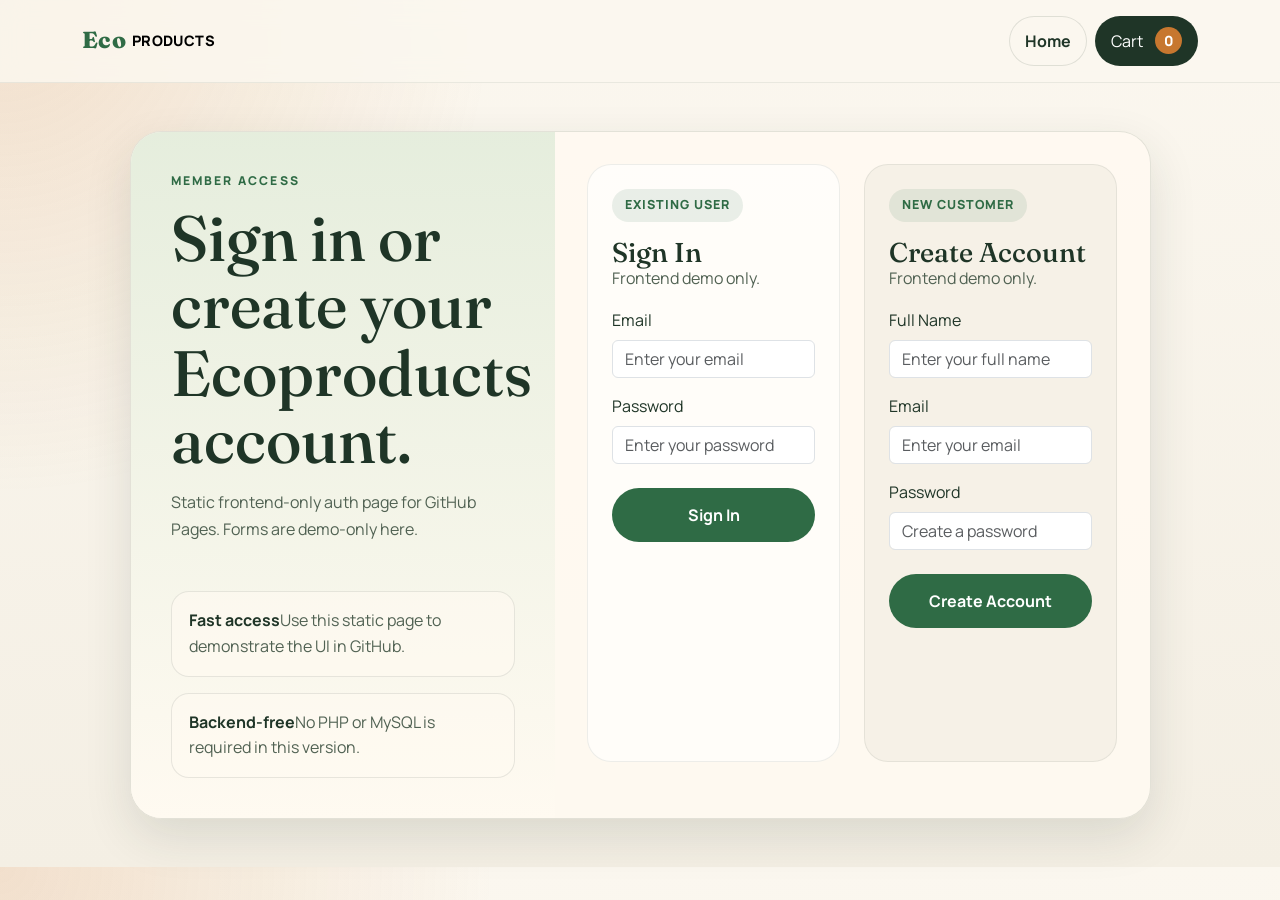
==== auth.html @ fdcec905 "Move GitHub Pages frontend files to repo root" ====
<!DOCTYPE html><html lang="en"><head><meta charset="UTF-8"><meta name="viewport" content="width=device-width, initial-scale=1.0"><title>Auth Demo</title><link rel="preconnect" href="https://fonts.googleapis.com"><link rel="preconnect" href="https://fonts.gstatic.com" crossorigin><link href="https://fonts.googleapis.com/css2?family=Fraunces:wght@500;600;700&family=Manrope:wght@400;500;600;700;800&display=swap" rel="stylesheet"><link href="https://cdn.jsdelivr.net/npm/bootstrap@5.3.3/dist/css/bootstrap.min.css" rel="stylesheet"><link rel="stylesheet" href="styles.css"></head><body><header class="site-header sticky-top"><nav class="navbar navbar-expand-lg py-3"><div class="container"><a class="navbar-brand brand" href="index.html"><span class="brand-mark">Eco</span><span class="brand-text">products</span></a><div class="d-flex gap-2"><a class="button button-secondary py-2 px-3" href="index.html">Home</a><a class="cart-button btn" href="cart.html">Cart <span class="cart-count" data-cart-count>0</span></a></div></div></nav></header><section class="py-5"><div class="container"><div class="row justify-content-center"><div class="col-xl-11"><div class="auth-shell"><div class="row g-0"><div class="col-lg-5 auth-panel"><div class="auth-panel-inner"><p class="eyebrow">Member access</p><h1>Sign in or create your Ecoproducts account.</h1><p class="hero-text mt-3">Static frontend-only auth page for GitHub Pages. Forms are demo-only here.</p><div class="auth-stat-list"><div class="auth-stat-card"><strong>Fast access</strong><span>Use this static page to demonstrate the UI in GitHub.</span></div><div class="auth-stat-card"><strong>Backend-free</strong><span>No PHP or MySQL is required in this version.</span></div></div></div></div><div class="col-lg-7"><div class="auth-forms-wrap"><div class="row g-4 h-100"><div class="col-md-6"><div class="auth-form-card h-100"><div class="auth-card-top"><span class="auth-badge">Existing user</span><h2 class="auth-title">Sign In</h2><p>Frontend demo only.</p></div><form class="auth-form"><label class="form-label">Email</label><input class="form-control" type="email" placeholder="Enter your email"><label class="form-label mt-3">Password</label><input class="form-control" type="password" placeholder="Enter your password"><a class="button button-primary w-100 mt-4" href="index.html">Sign In</a></form></div></div><div class="col-md-6"><div class="auth-form-card auth-form-card-secondary h-100"><div class="auth-card-top"><span class="auth-badge">New customer</span><h2 class="auth-title">Create Account</h2><p>Frontend demo only.</p></div><form class="auth-form"><label class="form-label">Full Name</label><input class="form-control" type="text" placeholder="Enter your full name"><label class="form-label mt-3">Email</label><input class="form-control" type="email" placeholder="Enter your email"><label class="form-label mt-3">Password</label><input class="form-control" type="password" placeholder="Create a password"><a class="button button-primary w-100 mt-4" href="index.html">Create Account</a></form></div></div></div></div></div></div></div></div></div></section><script src="data.js"></script><script src="app.js"></script></body></html>
---- styles.css ----
:root { --bg:#f4efe4; --surface:#fffaf1; --surface-soft:rgba(255,250,241,.9); --ink:#1f3527; --ink-soft:#516253; --accent:#2f6b45; --accent-strong:#173f28; --accent-warm:#c7772f; --line:rgba(31,53,39,.12); --shadow:0 18px 48px rgba(29,53,39,.12); }
*{box-sizing:border-box} html{scroll-behavior:smooth} body{margin:0;font-family:"Manrope",sans-serif;color:var(--ink);background:radial-gradient(circle at top left,rgba(199,119,47,.18),transparent 32%),linear-gradient(180deg,#fbf7ef 0%,var(--bg) 100%)} img{display:block;max-width:100%} a{color:inherit;text-decoration:none}
.site-header{backdrop-filter:blur(12px);background:rgba(251,247,239,.85);border-bottom:1px solid rgba(31,53,39,.08)} .brand{display:inline-flex;align-items:center;gap:.35rem;font-weight:800;letter-spacing:.02em}.brand-mark{font-family:"Fraunces",serif;font-size:1.45rem;color:var(--accent)}.brand-text{text-transform:uppercase;font-size:.9rem}.nav-link{color:var(--ink-soft);font-weight:600}.nav-link.active,.nav-link:hover{color:var(--accent)}
.cart-button,.button,.filter-button,.product-card button{border:0;border-radius:999px;transition:transform .18s ease;white-space:nowrap}.cart-button{display:inline-flex;align-items:center;gap:.75rem;padding:.7rem 1rem;background:var(--ink);color:#fff}.cart-count{display:inline-grid;place-items:center;min-width:1.7rem;height:1.7rem;padding:0 .45rem;border-radius:999px;background:var(--accent-warm);color:#fff;font-size:.88rem;font-weight:800}
.eyebrow{margin:0 0 .9rem;text-transform:uppercase;letter-spacing:.18em;font-size:.76rem;font-weight:800;color:var(--accent)} h1,h2{margin:0;font-family:"Fraunces",serif;line-height:1.05} h1{font-size:clamp(2.2rem,5vw,5rem);max-width:11ch} h2{font-size:clamp(1.8rem,4vw,3rem);max-width:13ch}
.hero-text,.footer-copy,.story-panel p,.story-highlight-card p,.review-card p{color:var(--ink-soft);line-height:1.7}.button{display:inline-flex;align-items:center;justify-content:center;padding:.95rem 1.4rem;font-weight:700}.button-primary{background:var(--accent);color:#fff}.button-secondary{background:transparent;color:var(--ink);box-shadow:inset 0 0 0 1px var(--line)}
.metric-card,.category-card,.product-card,.story-panel,.story-highlight-card,.review-card,.summary-card,.auth-shell,.checkout-card,.success-card,.empty-state{border:1px solid var(--line);box-shadow:var(--shadow)} .metric-card{min-height:100%;padding:1rem 1.1rem;border-radius:16px;background:rgba(255,250,241,.8)} .metric-card strong{display:block;font-size:1.45rem;margin-bottom:.3rem}
.hero-visual{position:relative;min-height:560px}.hero-card{position:absolute;overflow:hidden;border-radius:32px;background:var(--surface);box-shadow:var(--shadow)}.hero-card img{width:100%;height:100%;object-fit:cover}.hero-card-main{inset:0 12% 10% 0}.hero-card-accent{width:45%;height:38%;right:0;bottom:0;border:10px solid rgba(255,250,241,.95)}.hero-badge{position:absolute;top:4%;right:2%;padding:1rem 1.15rem;border-radius:18px;background:rgba(23,63,40,.9);color:#fff;box-shadow:var(--shadow)}.hero-badge span,.story-highlight-card span,.footer-note span{display:block;font-size:.82rem;text-transform:uppercase;letter-spacing:.14em;opacity:.78}.hero-badge strong,.story-highlight-card strong{display:block;margin-top:.35rem;font-size:1.05rem}
.category-card,.product-card,.review-card{overflow:hidden;border-radius:22px;background:var(--surface);height:100%}.category-card img{width:100%;height:220px;object-fit:cover}.category-copy,.product-info{padding:1.2rem}.product-info h3,.category-copy strong{font-size:1.08rem}.category-copy p,.product-info p{color:var(--ink-soft);line-height:1.6;margin-bottom:0}.filter-button{padding:.7rem 1rem;background:rgba(255,255,255,.7);color:var(--ink);box-shadow:inset 0 0 0 1px var(--line)}.filter-button.is-active{background:var(--ink);color:#fff}.product-card img{width:100%;aspect-ratio:1/1.05;object-fit:cover;background:#ebe3d3}.product-tag{font-size:.78rem;text-transform:uppercase;letter-spacing:.14em;color:var(--accent-warm)}.product-meta{display:flex;align-items:center;justify-content:space-between;gap:1rem;margin:.75rem 0 1rem;font-weight:700}.product-price{color:var(--accent)}.product-card button{width:100%;padding:.85rem 1rem;background:var(--accent);color:#fff;font-weight:700;cursor:pointer}
.story-panel{padding:2rem;border-radius:32px;background:linear-gradient(180deg,rgba(228,237,220,.95),rgba(255,250,241,.95))}.impact-list{display:grid;gap:1rem;margin-top:1.8rem}.impact-list article{padding:1rem 0;border-top:1px solid rgba(31,53,39,.12)}.story-highlight{position:relative}.story-highlight img{width:100%;min-height:520px;object-fit:cover;border-radius:32px;box-shadow:var(--shadow)}.story-highlight-card{position:absolute;left:1.4rem;right:1.4rem;bottom:1.4rem;padding:1.4rem;border-radius:20px;background:rgba(255,250,241,.94)}
.review-card{padding:1.5rem;background:var(--surface-soft)}.review-card img{width:64px;height:64px;border-radius:50%;object-fit:cover;margin-bottom:1rem}
.product-detail-media img{width:100%;min-height:560px;object-fit:cover;border-radius:32px;box-shadow:var(--shadow)} .product-detail-title,.cart-title{max-width:100%}.product-detail-price{font-size:1.8rem;font-weight:800;color:var(--accent)} .detail-points{display:grid;gap:1rem;margin-top:2rem}.detail-points div{display:flex;justify-content:space-between;gap:1rem;padding:1rem 1.1rem;border-radius:16px;border:1px solid var(--line);background:rgba(255,250,241,.82);box-shadow:var(--shadow)}
.cart-table{padding:1.2rem;border-radius:32px;background:rgba(255,250,241,.84)}.cart-row{display:grid;grid-template-columns:140px 1fr;gap:1.2rem;padding:1rem 0;border-bottom:1px solid rgba(31,53,39,.12)}.cart-row:last-child{border-bottom:0}.cart-row img{width:100%;height:140px;object-fit:cover;border-radius:18px}.cart-row-main{display:flex;justify-content:space-between;gap:1rem}.cart-row-actions{display:grid;gap:.75rem;justify-items:end;align-content:start}
.summary-card,.checkout-card,.success-card,.empty-state{padding:1.5rem;border-radius:32px;background:rgba(255,250,241,.9)}.summary-line,.summary-product{display:flex;justify-content:space-between;gap:1rem;padding:.9rem 0;border-bottom:1px solid rgba(31,53,39,.12)}.summary-line.total{font-size:1.15rem;border-bottom:0}
.auth-shell{overflow:hidden;border-radius:32px;background:rgba(255,250,241,.9)}.auth-panel{padding:0;background:linear-gradient(180deg,rgba(228,237,220,.95),rgba(255,250,241,.95))}.auth-panel-inner{height:100%;padding:2.5rem;display:flex;flex-direction:column;justify-content:center}.auth-forms-wrap{height:100%;padding:2rem}.auth-stat-list{display:grid;gap:1rem;margin-top:2rem}.auth-stat-card{padding:1rem 1.1rem;border:1px solid rgba(31,53,39,.1);border-radius:18px;background:rgba(255,250,241,.58)}.auth-form-card{height:100%;padding:1.5rem;border:1px solid rgba(31,53,39,.08);border-radius:24px;background:rgba(255,255,255,.62)}.auth-form-card-secondary{background:rgba(244,239,228,.78)}.auth-title{font-size:1.7rem;max-width:100%}.auth-card-top p,.auth-stat-card span{color:var(--ink-soft);line-height:1.6}.auth-badge{display:inline-flex;align-items:center;padding:.45rem .8rem;border-radius:999px;margin-bottom:1rem;background:rgba(47,107,69,.1);color:var(--accent);font-size:.78rem;font-weight:800;letter-spacing:.08em;text-transform:uppercase}
.success-badge{display:inline-flex;align-items:center;padding:.5rem .9rem;border-radius:999px;background:rgba(47,107,69,.12);color:var(--accent);text-transform:uppercase;letter-spacing:.1em;font-size:.78rem;font-weight:800}.success-grid{display:grid;grid-template-columns:repeat(2,minmax(0,1fr));gap:1rem}.success-item{padding:1rem 1.1rem;border:1px solid rgba(31,53,39,.1);border-radius:18px;background:rgba(255,255,255,.65)}.success-item-full{grid-column:1/-1}.footer-grid{border-top:1px solid rgba(31,53,39,.12)}.footer-links,.footer-note{display:grid;gap:.75rem}
@media (max-width:991.98px){.hero-visual{min-height:440px}.navbar-collapse{padding-top:1rem}}
@media (max-width:767.98px){body{overflow-x:hidden}.hero-card-main{inset:0 0 18% 0}.hero-card-accent{width:58%;height:34%}.hero-badge{top:auto;right:0;left:0;bottom:4%;padding:.85rem 1rem}h1,h2{max-width:100%}h1{font-size:clamp(2.1rem,10vw,2.8rem)}h2{font-size:clamp(1.65rem,8vw,2.2rem)}.metric-card,.story-panel,.summary-card,.checkout-card,.success-card,.empty-state{padding:1.2rem}.product-info,.category-copy,.review-card,.auth-form-card{padding:1rem}.product-meta,.summary-product,.summary-line,.detail-points div{flex-direction:column;align-items:flex-start}.story-highlight img{min-height:320px}.product-detail-media img{min-height:280px}.auth-panel-inner,.auth-forms-wrap{padding:1rem}.cart-row{grid-template-columns:1fr}.cart-row-main{flex-direction:column}.cart-row-actions{justify-items:start}.success-grid{grid-template-columns:1fr}}
@media (max-width:575.98px){.hero-visual{min-height:320px}.hero-card-accent{width:52%;height:30%;border-width:6px}.hero-badge{position:static;margin-top:1rem}.button,.filter-button,.product-card button,.cart-button{width:100%}.d-flex.gap-2,.d-flex.gap-3,.filters{flex-direction:column}}
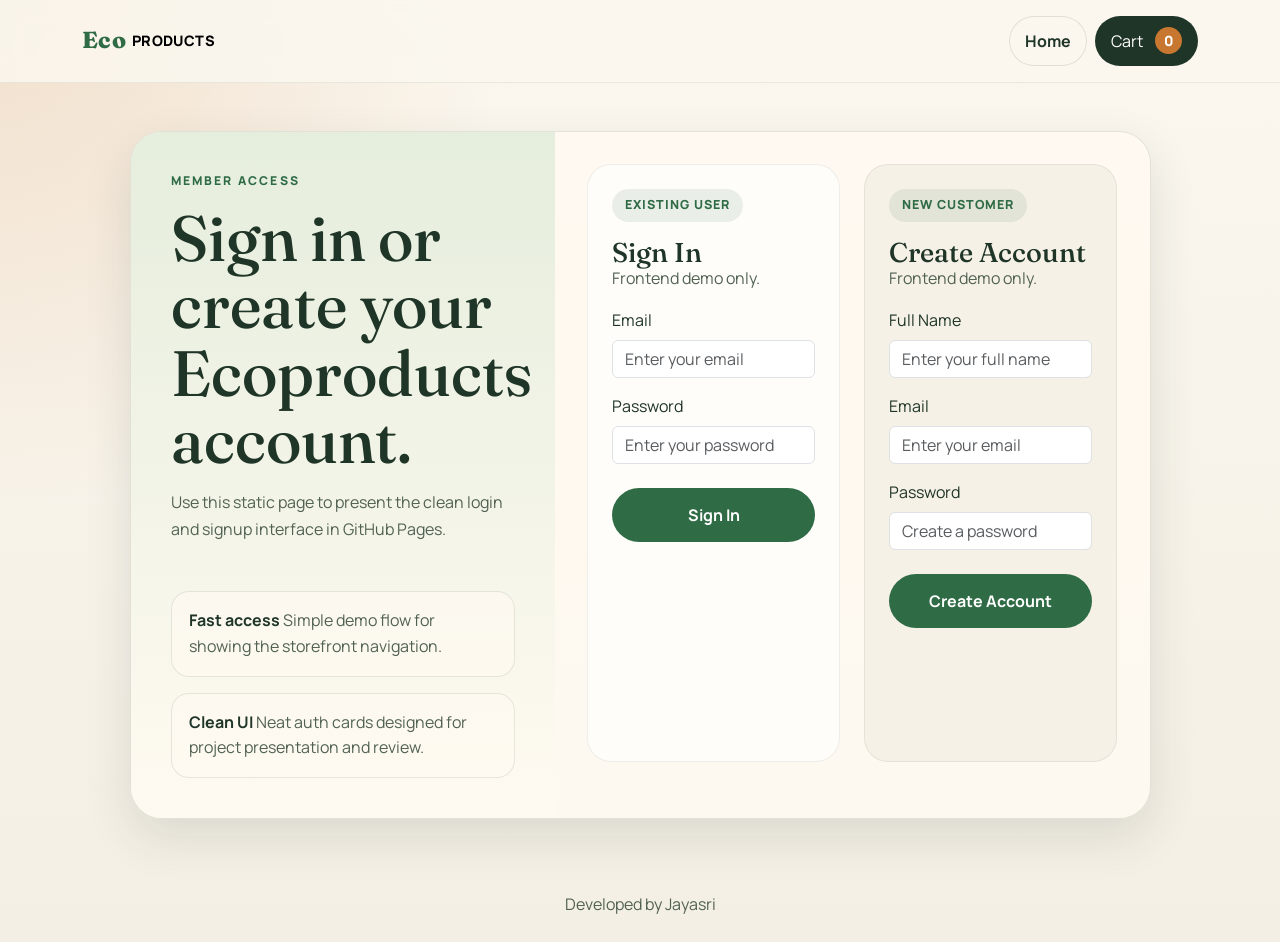
==== commit 6ff76059: "Update static frontend pages" ====
--- a/auth.html
+++ b/auth.html
@@ -1 +1,107 @@
-<!DOCTYPE html><html lang="en"><head><meta charset="UTF-8"><meta name="viewport" content="width=device-width, initial-scale=1.0"><title>Auth Demo</title><link rel="preconnect" href="https://fonts.googleapis.com"><link rel="preconnect" href="https://fonts.gstatic.com" crossorigin><link href="https://fonts.googleapis.com/css2?family=Fraunces:wght@500;600;700&family=Manrope:wght@400;500;600;700;800&display=swap" rel="stylesheet"><link href="https://cdn.jsdelivr.net/npm/bootstrap@5.3.3/dist/css/bootstrap.min.css" rel="stylesheet"><link rel="stylesheet" href="styles.css"></head><body><header class="site-header sticky-top"><nav class="navbar navbar-expand-lg py-3"><div class="container"><a class="navbar-brand brand" href="index.html"><span class="brand-mark">Eco</span><span class="brand-text">products</span></a><div class="d-flex gap-2"><a class="button button-secondary py-2 px-3" href="index.html">Home</a><a class="cart-button btn" href="cart.html">Cart <span class="cart-count" data-cart-count>0</span></a></div></div></nav></header><section class="py-5"><div class="container"><div class="row justify-content-center"><div class="col-xl-11"><div class="auth-shell"><div class="row g-0"><div class="col-lg-5 auth-panel"><div class="auth-panel-inner"><p class="eyebrow">Member access</p><h1>Sign in or create your Ecoproducts account.</h1><p class="hero-text mt-3">Static frontend-only auth page for GitHub Pages. Forms are demo-only here.</p><div class="auth-stat-list"><div class="auth-stat-card"><strong>Fast access</strong><span>Use this static page to demonstrate the UI in GitHub.</span></div><div class="auth-stat-card"><strong>Backend-free</strong><span>No PHP or MySQL is required in this version.</span></div></div></div></div><div class="col-lg-7"><div class="auth-forms-wrap"><div class="row g-4 h-100"><div class="col-md-6"><div class="auth-form-card h-100"><div class="auth-card-top"><span class="auth-badge">Existing user</span><h2 class="auth-title">Sign In</h2><p>Frontend demo only.</p></div><form class="auth-form"><label class="form-label">Email</label><input class="form-control" type="email" placeholder="Enter your email"><label class="form-label mt-3">Password</label><input class="form-control" type="password" placeholder="Enter your password"><a class="button button-primary w-100 mt-4" href="index.html">Sign In</a></form></div></div><div class="col-md-6"><div class="auth-form-card auth-form-card-secondary h-100"><div class="auth-card-top"><span class="auth-badge">New customer</span><h2 class="auth-title">Create Account</h2><p>Frontend demo only.</p></div><form class="auth-form"><label class="form-label">Full Name</label><input class="form-control" type="text" placeholder="Enter your full name"><label class="form-label mt-3">Email</label><input class="form-control" type="email" placeholder="Enter your email"><label class="form-label mt-3">Password</label><input class="form-control" type="password" placeholder="Create a password"><a class="button button-primary w-100 mt-4" href="index.html">Create Account</a></form></div></div></div></div></div></div></div></div></div></section><script src="data.js"></script><script src="app.js"></script></body></html>
+<!DOCTYPE html>
+<html lang="en">
+<head>
+    <meta charset="UTF-8">
+    <meta name="viewport" content="width=device-width, initial-scale=1.0">
+    <title>Auth Demo</title>
+    <link rel="preconnect" href="https://fonts.googleapis.com">
+    <link rel="preconnect" href="https://fonts.gstatic.com" crossorigin>
+    <link href="https://fonts.googleapis.com/css2?family=Fraunces:wght@500;600;700&family=Manrope:wght@400;500;600;700;800&display=swap" rel="stylesheet">
+    <link href="https://cdn.jsdelivr.net/npm/bootstrap@5.3.3/dist/css/bootstrap.min.css" rel="stylesheet">
+    <link rel="stylesheet" href="styles.css">
+</head>
+<body>
+    <header class="site-header sticky-top">
+        <nav class="navbar navbar-expand-lg py-3">
+            <div class="container">
+                <a class="navbar-brand brand" href="index.html">
+                    <span class="brand-mark">Eco</span><span class="brand-text">products</span>
+                </a>
+                <div class="d-flex gap-2">
+                    <a class="button button-secondary py-2 px-3" href="index.html">Home</a>
+                    <a class="cart-button btn" href="cart.html">Cart <span class="cart-count" data-cart-count>0</span></a>
+                </div>
+            </div>
+        </nav>
+    </header>
+
+    <section class="py-5">
+        <div class="container">
+            <div class="row justify-content-center">
+                <div class="col-xl-11">
+                    <div class="auth-shell">
+                        <div class="row g-0">
+                            <div class="col-lg-5 auth-panel">
+                                <div class="auth-panel-inner">
+                                    <p class="eyebrow">Member access</p>
+                                    <h1>Sign in or create your Ecoproducts account.</h1>
+                                    <p class="hero-text mt-3">Use this static page to present the clean login and signup interface in GitHub Pages.</p>
+                                    <div class="auth-stat-list">
+                                        <div class="auth-stat-card">
+                                            <strong>Fast access</strong>
+                                            <span>Simple demo flow for showing the storefront navigation.</span>
+                                        </div>
+                                        <div class="auth-stat-card">
+                                            <strong>Clean UI</strong>
+                                            <span>Neat auth cards designed for project presentation and review.</span>
+                                        </div>
+                                    </div>
+                                </div>
+                            </div>
+                            <div class="col-lg-7">
+                                <div class="auth-forms-wrap">
+                                    <div class="row g-4 h-100">
+                                        <div class="col-md-6">
+                                            <div class="auth-form-card h-100">
+                                                <div class="auth-card-top">
+                                                    <span class="auth-badge">Existing user</span>
+                                                    <h2 class="auth-title">Sign In</h2>
+                                                    <p>Frontend demo only.</p>
+                                                </div>
+                                                <form class="auth-form">
+                                                    <label class="form-label">Email</label>
+                                                    <input class="form-control" type="email" placeholder="Enter your email">
+                                                    <label class="form-label mt-3">Password</label>
+                                                    <input class="form-control" type="password" placeholder="Enter your password">
+                                                    <a class="button button-primary w-100 mt-4" href="index.html">Sign In</a>
+                                                </form>
+                                            </div>
+                                        </div>
+                                        <div class="col-md-6">
+                                            <div class="auth-form-card auth-form-card-secondary h-100">
+                                                <div class="auth-card-top">
+                                                    <span class="auth-badge">New customer</span>
+                                                    <h2 class="auth-title">Create Account</h2>
+                                                    <p>Frontend demo only.</p>
+                                                </div>
+                                                <form class="auth-form">
+                                                    <label class="form-label">Full Name</label>
+                                                    <input class="form-control" type="text" placeholder="Enter your full name">
+                                                    <label class="form-label mt-3">Email</label>
+                                                    <input class="form-control" type="email" placeholder="Enter your email">
+                                                    <label class="form-label mt-3">Password</label>
+                                                    <input class="form-control" type="password" placeholder="Create a password">
+                                                    <a class="button button-primary w-100 mt-4" href="index.html">Create Account</a>
+                                                </form>
+                                            </div>
+                                        </div>
+                                    </div>
+                                </div>
+                            </div>
+                        </div>
+                    </div>
+                </div>
+            </div>
+        </div>
+    </section>
+
+    <footer class="site-footer py-4">
+        <div class="container text-center">
+            <p class="footer-copy mb-0">Developed by Jayasri</p>
+        </div>
+    </footer>
+
+    <script src="data.js"></script>
+    <script src="app.js"></script>
+</body>
+</html>
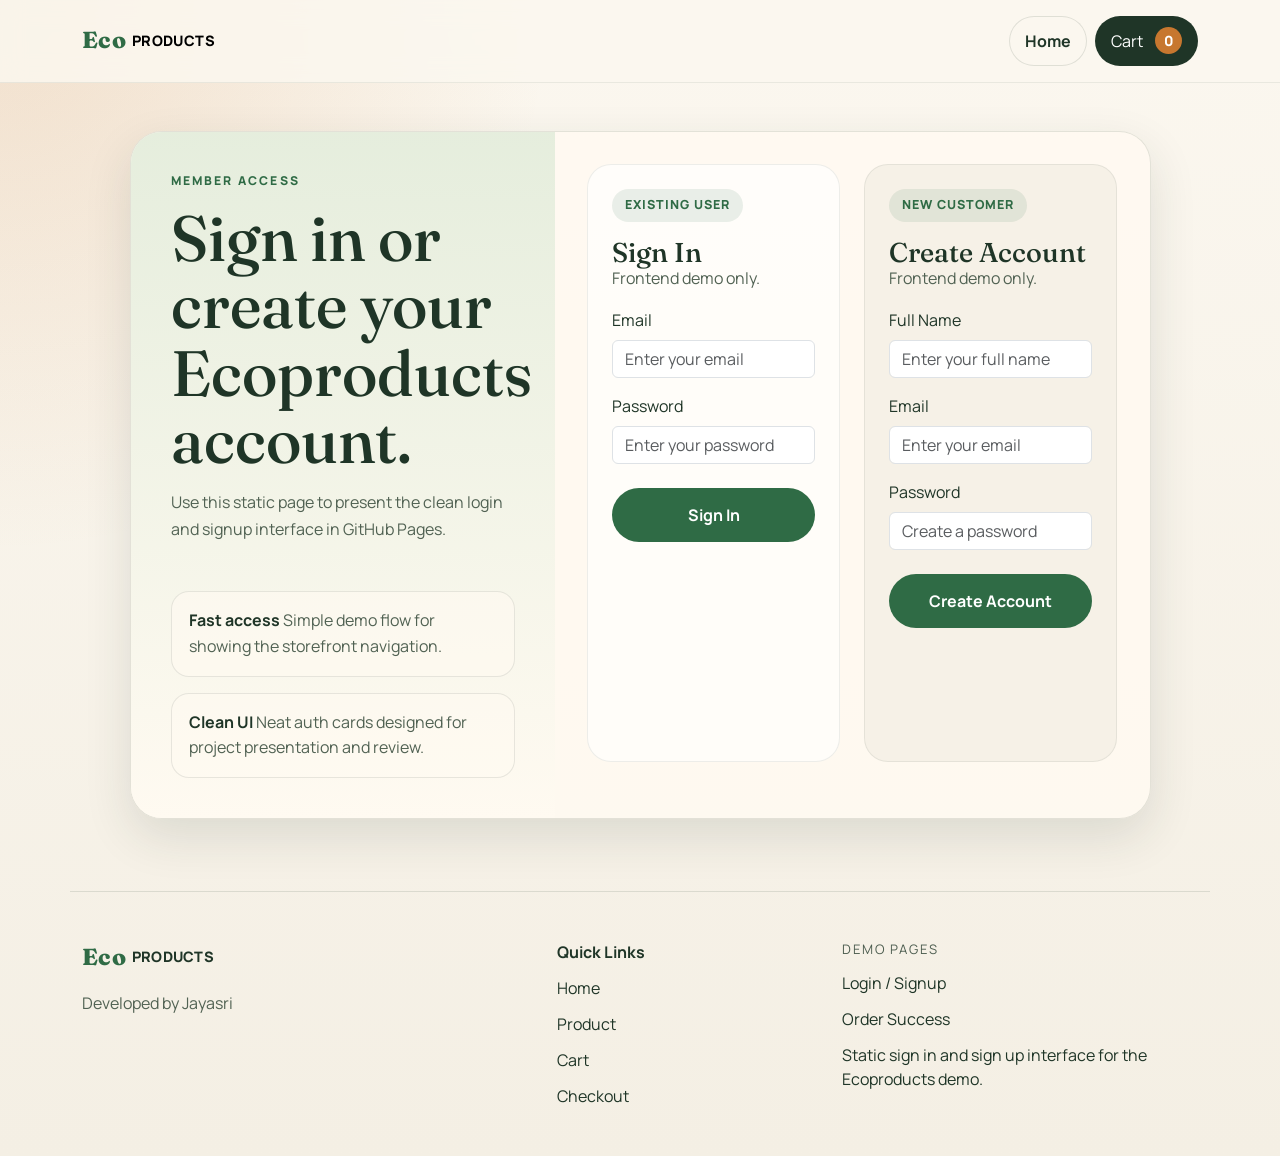
==== commit 793f19ee: "Update static GitHub Pages frontend" ====
--- a/auth.html
+++ b/auth.html
@@ -95,9 +95,33 @@
         </div>
     </section>
 
-    <footer class="site-footer py-4">
-        <div class="container text-center">
-            <p class="footer-copy mb-0">Developed by Jayasri</p>
+    <footer class="site-footer py-5">
+        <div class="container">
+            <div class="row g-4 pt-4 footer-grid">
+                <div class="col-lg-5">
+                    <a class="brand" href="index.html">
+                        <span class="brand-mark">Eco</span><span class="brand-text">products</span>
+                    </a>
+                    <p class="footer-copy mt-3 mb-0">Developed by Jayasri</p>
+                </div>
+                <div class="col-sm-6 col-lg-3">
+                    <div class="footer-links">
+                        <strong>Quick Links</strong>
+                        <a href="index.html">Home</a>
+                        <a href="product.html">Product</a>
+                        <a href="cart.html">Cart</a>
+                        <a href="checkout.html">Checkout</a>
+                    </div>
+                </div>
+                <div class="col-sm-6 col-lg-4">
+                    <div class="footer-note">
+                        <span>Demo Pages</span>
+                        <a href="auth.html">Login / Signup</a>
+                        <a href="success.html">Order Success</a>
+                        <p class="mb-0">Static sign in and sign up interface for the Ecoproducts demo.</p>
+                    </div>
+                </div>
+            </div>
         </div>
     </footer>
 
